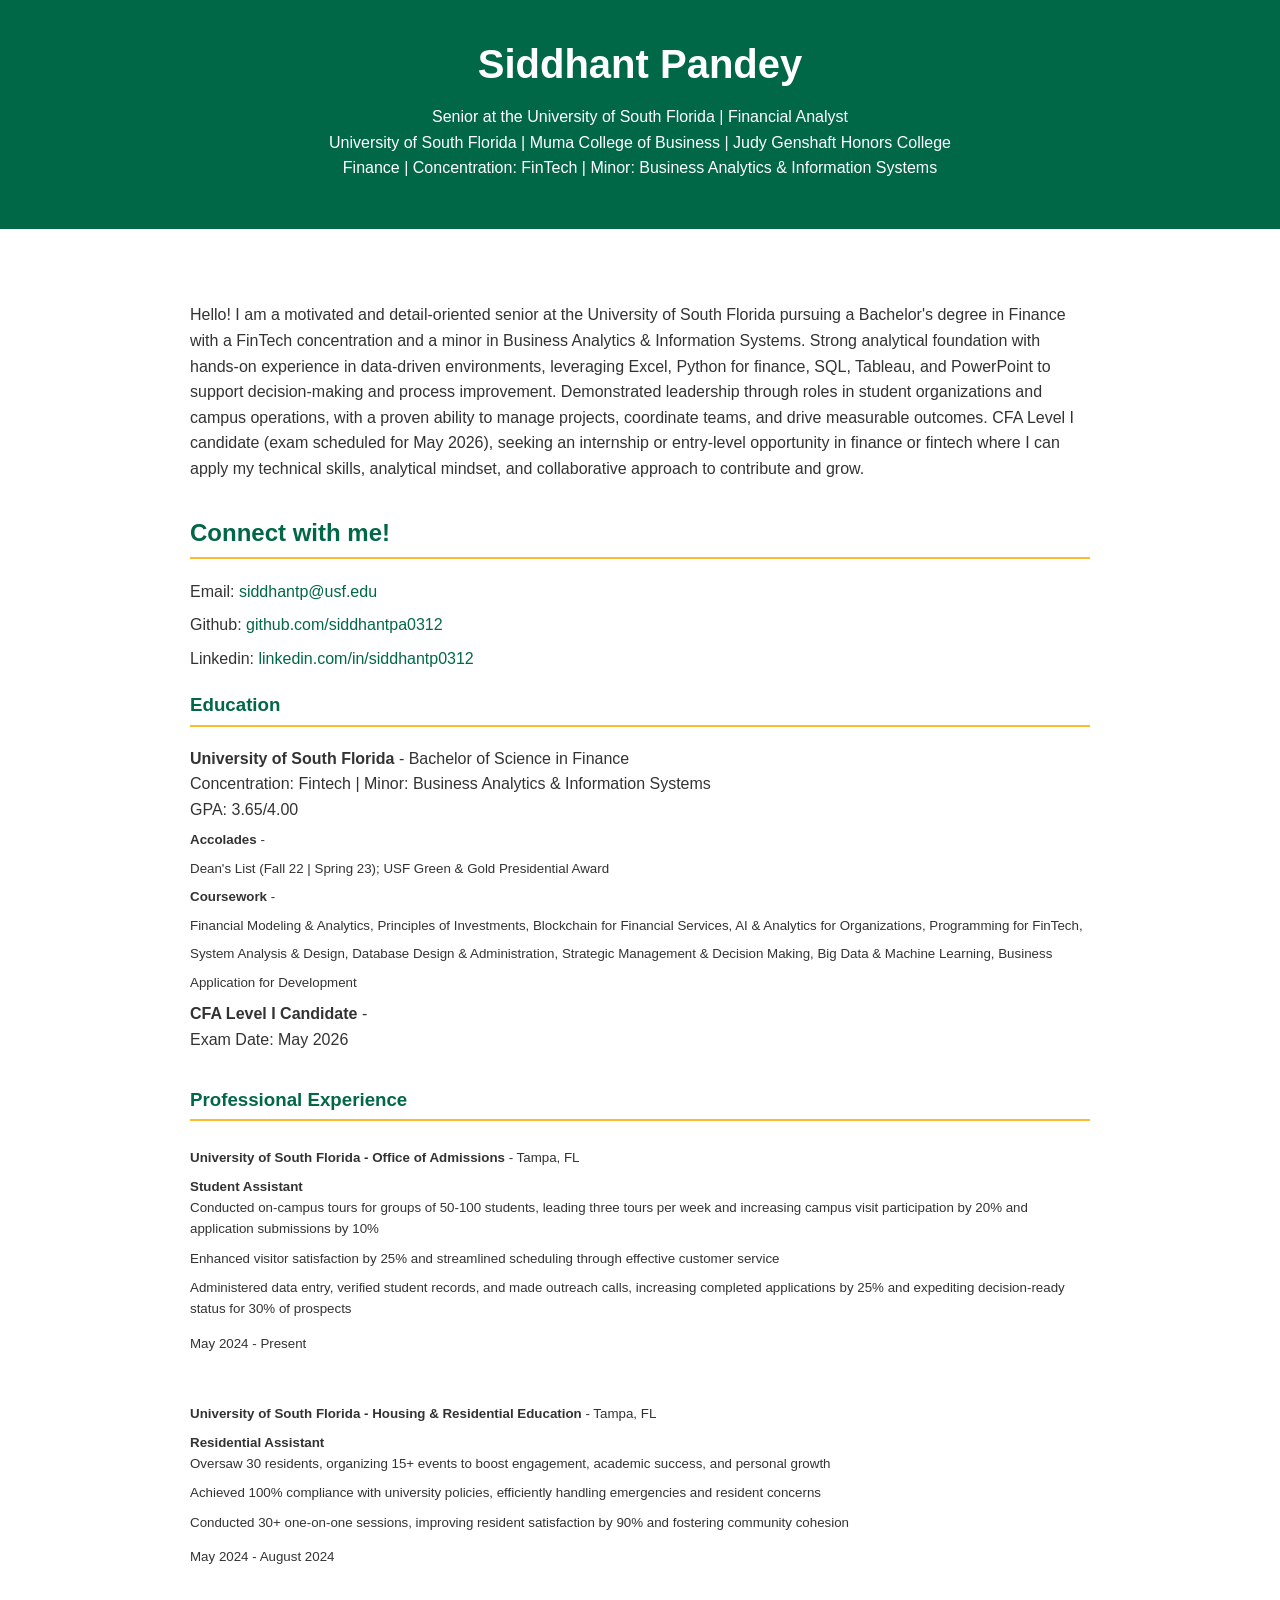
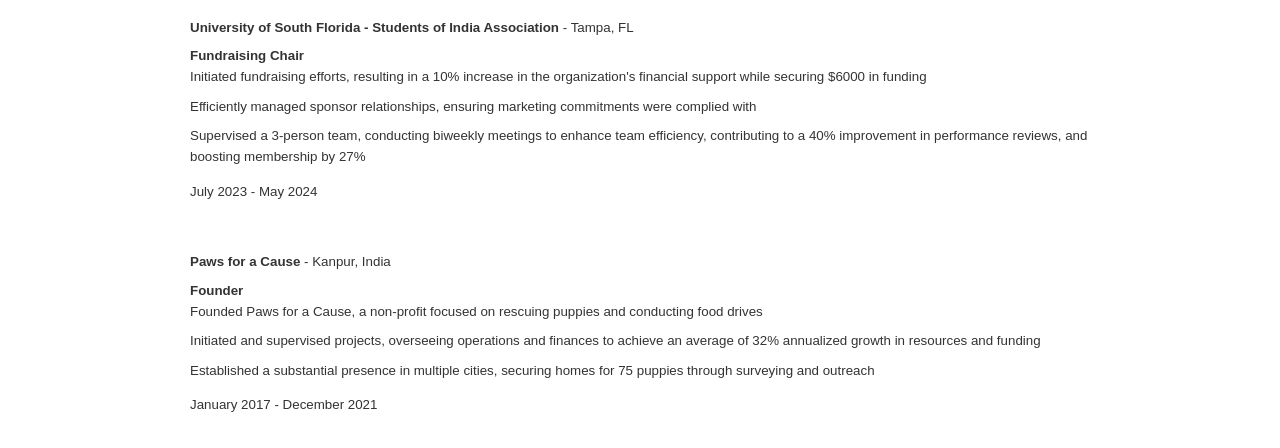
==== index.html @ 1e8110bc "Changes made to Style for Headers" ====
<!DOCTYPE html>
<html lang="en">
<head>
    <meta charset="UTF-8">
    <meta name="viewport" content="width=device-width, initial-scale=1.0">
    <title>Portfolio Site - Siddhant Pandey</title>
    <link rel="stylesheet" href="style.css">
</head>
<body>
    <header>
        <h1>Siddhant Pandey</h1>
        <p>Senior at the University of South Florida | Financial Analyst
            <br>
            University of South Florida | Muma College of Business | Judy Genshaft Honors College
            <br>
            Finance | Concentration: FinTech | Minor: Business Analytics & Information Systems
        </p>
    </header>
    <main>
        <section class="Intro">
            <img src="" alt="">
            <p>Hello! I am a motivated and detail-oriented senior at the University of South Florida pursuing a Bachelor's degree in Finance with a FinTech concentration and a minor in Business Analytics & Information Systems. 
                Strong analytical foundation with hands-on experience in data-driven environments, leveraging Excel, Python for finance, SQL, Tableau, and PowerPoint to support decision-making and process improvement.
                Demonstrated leadership through roles in student organizations and campus operations, with a proven ability to manage projects, coordinate teams, and drive measurable outcomes. 
                CFA Level I candidate (exam scheduled for May 2026), seeking an internship or entry-level opportunity in finance or fintech where I can apply my technical skills, analytical mindset, and collaborative approach to contribute and grow.
            </p>
            
        </section >
            <h2>Connect with me!</h2>
            <ul> 
                <li>Email: <a href="mailto:siddhantp@usf.edu">siddhantp@usf.edu</a></li>
                <li>Github: <a href="https://github.com/siddhantpa0312" target="_blank">github.com/siddhantpa0312</a></li>
                <li>Linkedin: <a href="www.linkedin.com/in/siddhantp0312" target="_blank">linkedin.com/in/siddhantp0312</a></li>
            </ul>
        <section>
            <h3>Education</h3>
            <ul>
                <li><strong>University of South Florida</strong> - Bachelor of Science in Finance
                    <br>
                    Concentration: Fintech | Minor: Business Analytics & Information Systems
                    <br>
                    GPA: 3.65/4.00
                    <br>
                    <sub><strong>Accolades</strong> -
                    <br>
                    Dean's List (Fall 22 | Spring 23); USF Green & Gold Presidential Award                
                    <br>
                    <strong>Coursework</strong> - 
                    <br>
                    Financial Modeling & Analytics, Principles of Investments, Blockchain for Financial Services, AI & Analytics for Organizations, 
                    Programming for FinTech, System Analysis & Design, Database Design & Administration, Strategic Management & Decision Making, 
                    Big Data & Machine Learning, Business Application for Development
                    </sub>

                </li>
                <li><strong>CFA Level I Candidate</strong> - 
                    <br>
                    Exam Date: May 2026
                
                </li>

            </ul>
        
        </section>
            <h3>Professional Experience</h3>
            <ul>
                <sub>
                    <strong>University of South Florida - Office of Admissions</strong> - Tampa, FL
                    <br>
                    <strong>Student Assistant</strong>
                    <br>
                    <li>Conducted on-campus tours for groups of 50-100 students, leading three tours per week and increasing campus visit participation by 20% and application submissions by 10%

                    </li>
                    <li>Enhanced visitor satisfaction by 25% and streamlined scheduling through effective customer service

                    </li>
                    <li>Administered data entry, verified student records, and made outreach calls, increasing completed applications by
                        25% and expediting decision-ready status for 30% of prospects
                    </li>
                    <p>May 2024 - Present</p>
                <br>

                    <strong>University of South Florida - Housing & Residential Education</strong> - Tampa, FL
                    <br>
                    <strong>Residential Assistant</strong>
                    <br>
                    <li>Oversaw 30 residents, organizing 15+ events to boost engagement, academic success, and personal growth

                    </li>
                    <li>Achieved 100% compliance with university policies, efficiently handling emergencies and resident concerns

                    </li>
                    <li>Conducted 30+ one-on-one sessions, improving resident satisfaction by 90% and fostering community cohesion

                    </li>
                    <p>May 2024 - August 2024</p>
                <br>
                    <strong>University of South Florida - Students of India Association</strong> - Tampa, FL
                    <br>
                    <strong>Fundraising Chair</strong>
                    <br>
                    <li>
                        Initiated fundraising efforts, resulting in a 10% increase in the organization's financial support while securing $6000 in funding
                    </li>
                    <li>Efficiently managed sponsor relationships, ensuring marketing commitments were complied with

                    </li>
                    <li>Supervised a 3-person team, conducting biweekly meetings to enhance team efficiency, contributing to a 40% 
                        improvement in performance reviews, and boosting membership by 27%
                    </li>
                    <p>July 2023 - May 2024</p>
                <br>
                    <strong>Paws for a Cause</strong> - Kanpur, India
                    <br>
                    <strong>Founder</strong>
                    <br>
                    <li>
                        Founded Paws for a Cause, a non-profit focused on rescuing puppies and conducting food drives
                    </li>
                    <li>Initiated and supervised projects, overseeing operations and finances to achieve an average of 32% annualized 
                        growth in resources and funding
                    </li>
                    <li>
                        Established a substantial presence in multiple cities, securing homes for 75 puppies through surveying and outreach
                    </li>
                    <p>January 2017 - December 2021</p>
                </sub>
            </ul>
    </main>
</body>
</html>
---- style.css ----
:root {
    --usf-green: #006747;
    --usf-gold: #FDBB30;
    --white: #FFFFFF;
    --text-dark: #333333;
    --link-hover: #FDBB30;
  }
  
  body {
    font-family: 'Segoe UI', Tahoma, sans-serif;
    margin: 0;
    padding: 0;
    background-color: var(--white);
    color: var(--text-dark);
    line-height: 1.6;
  }
  
  header {
    background-color: var(--usf-green);
    color: var(--white);
    padding: 2rem;
    text-align: center;
  }
  
  header h1 {
    margin: 0;
    font-size: 2.5rem;
  }
  
  header p {
    font-size: 1rem;
    margin-top: 0.5rem;
  }
  
  main {
    max-width: 900px;
    margin: 2rem auto;
    padding: 0 1.5rem;
  }
  
  section {
    margin-bottom: 2rem;
  }
  
  h2 {
    color: var(--usf-green);
    border-bottom: 2px solid var(--usf-gold);
    padding-bottom: 0.3rem;
  }

  h3 {
    color: var(--usf-green);
    border-bottom: 2px solid var(--usf-gold);
    padding-bottom: 0.3rem;
  }
  
  h4 {
    color: var(--usf-green);
    border-bottom: 2px solid var(--usf-gold);
    padding-bottom: 0.3rem;
  }
  
  ul {
    list-style-type: none;
    padding-left: 0;
  }
  
  ul li {
    margin-bottom: 0.5rem;
  }
  
  a {
    color: var(--usf-green);
    text-decoration: none;
  }
  
  a:hover {
    color: var(--link-hover);
    text-decoration: underline;
  }
  
  footer {
    background-color: var(--usf-green);
    color: var(--white);
    text-align: center;
    padding: 1rem;
    margin-top: 2rem;
  }
  
  .contact-info li {
    margin-bottom: 0.25rem;
  }
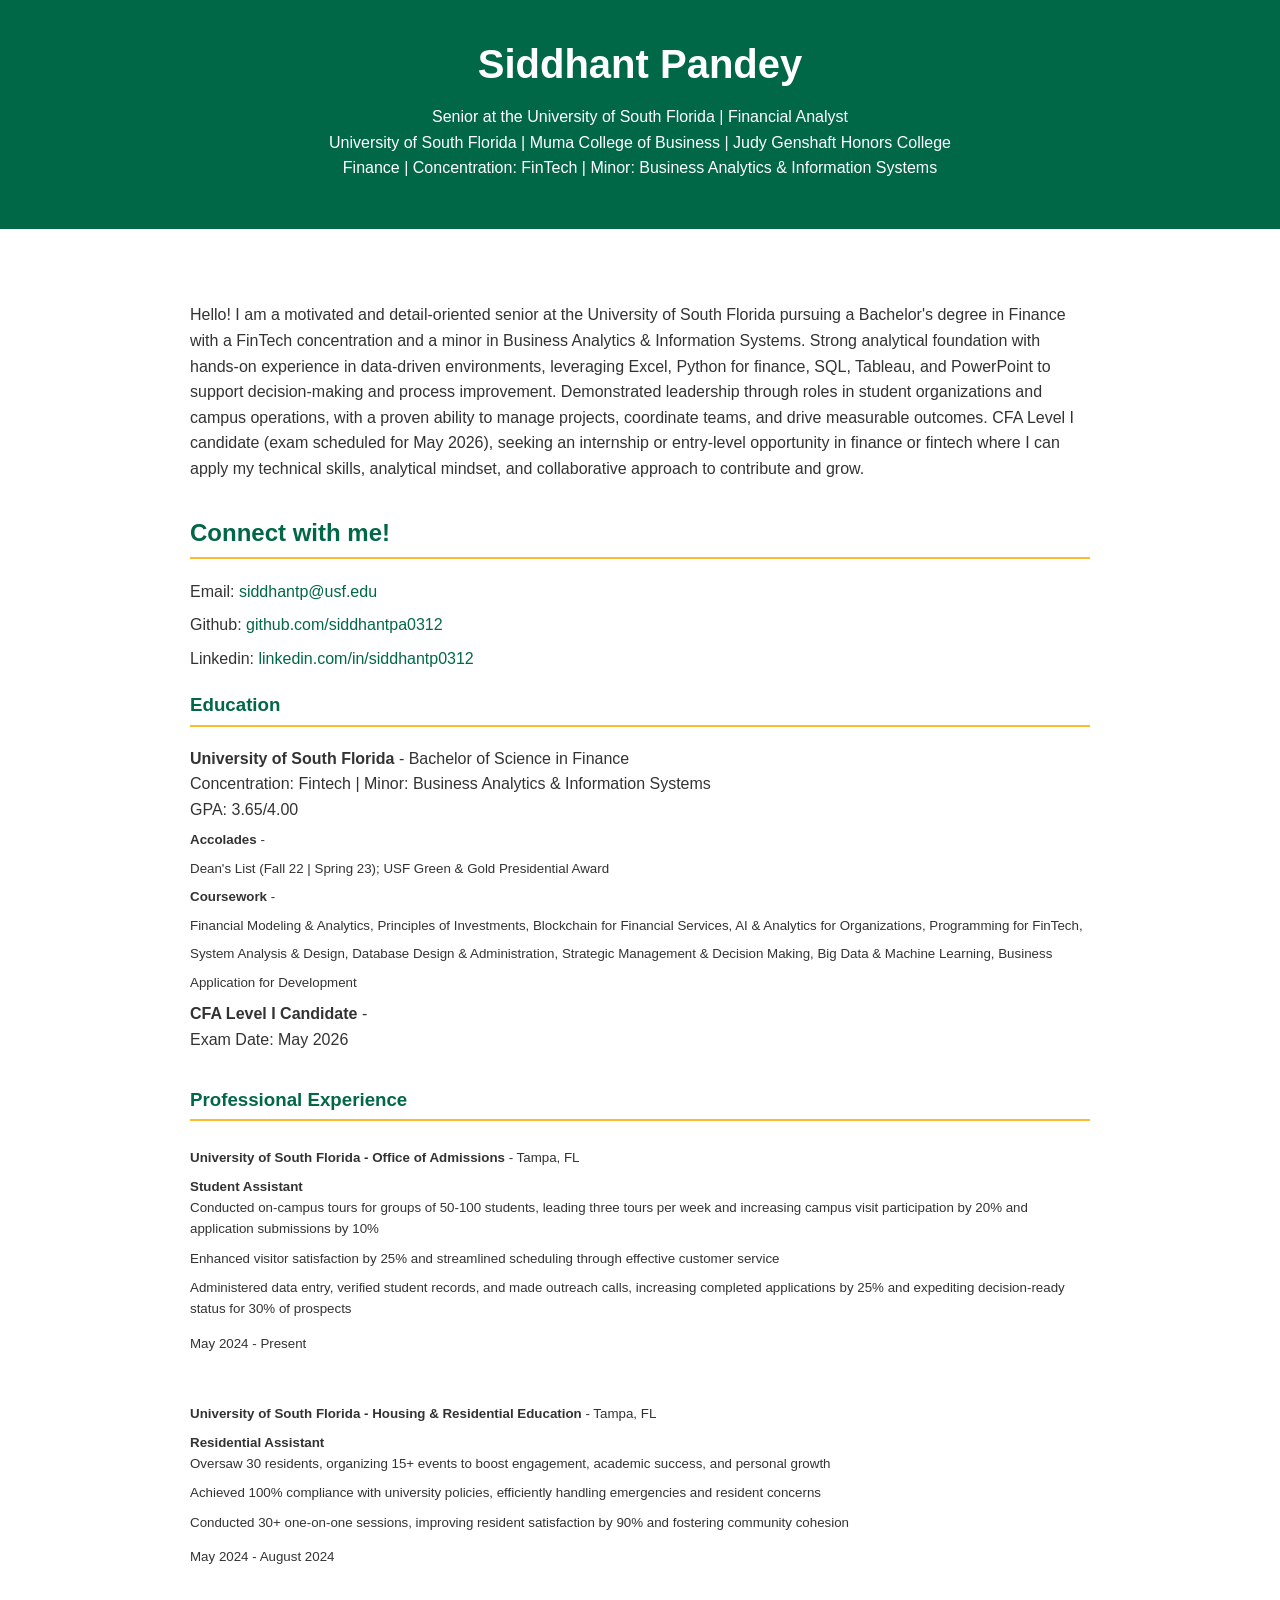
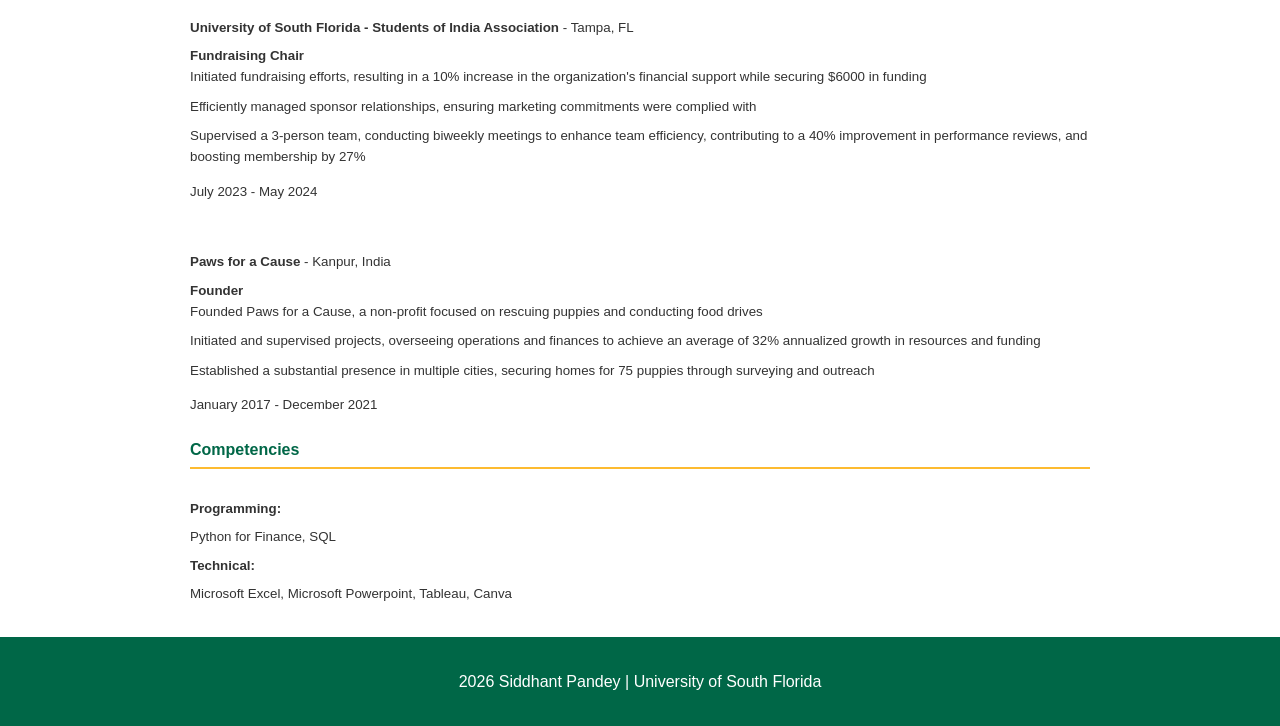
==== commit 8d8ea515: "Added footer and a section for Skills" ====
--- a/index.html
+++ b/index.html
@@ -127,6 +127,23 @@
                     <p>January 2017 - December 2021</p>
                 </sub>
             </ul>
+        <section>
+            <h4>Competencies</h4>
+            <ul>
+                <sub>
+                    <strong>Programming:</strong>
+                    <br>
+                    Python for Finance, SQL
+                    <br>
+                    <strong> Technical:   </strong>
+                    <br>
+                    Microsoft Excel, Microsoft Powerpoint, Tableau, Canva
+                </sub>
+            </ul>
+        </section>
     </main>
+    <footer>
+        <p>2026 Siddhant Pandey | University of South Florida</p>
+    </footer>
 </body>
 </html>
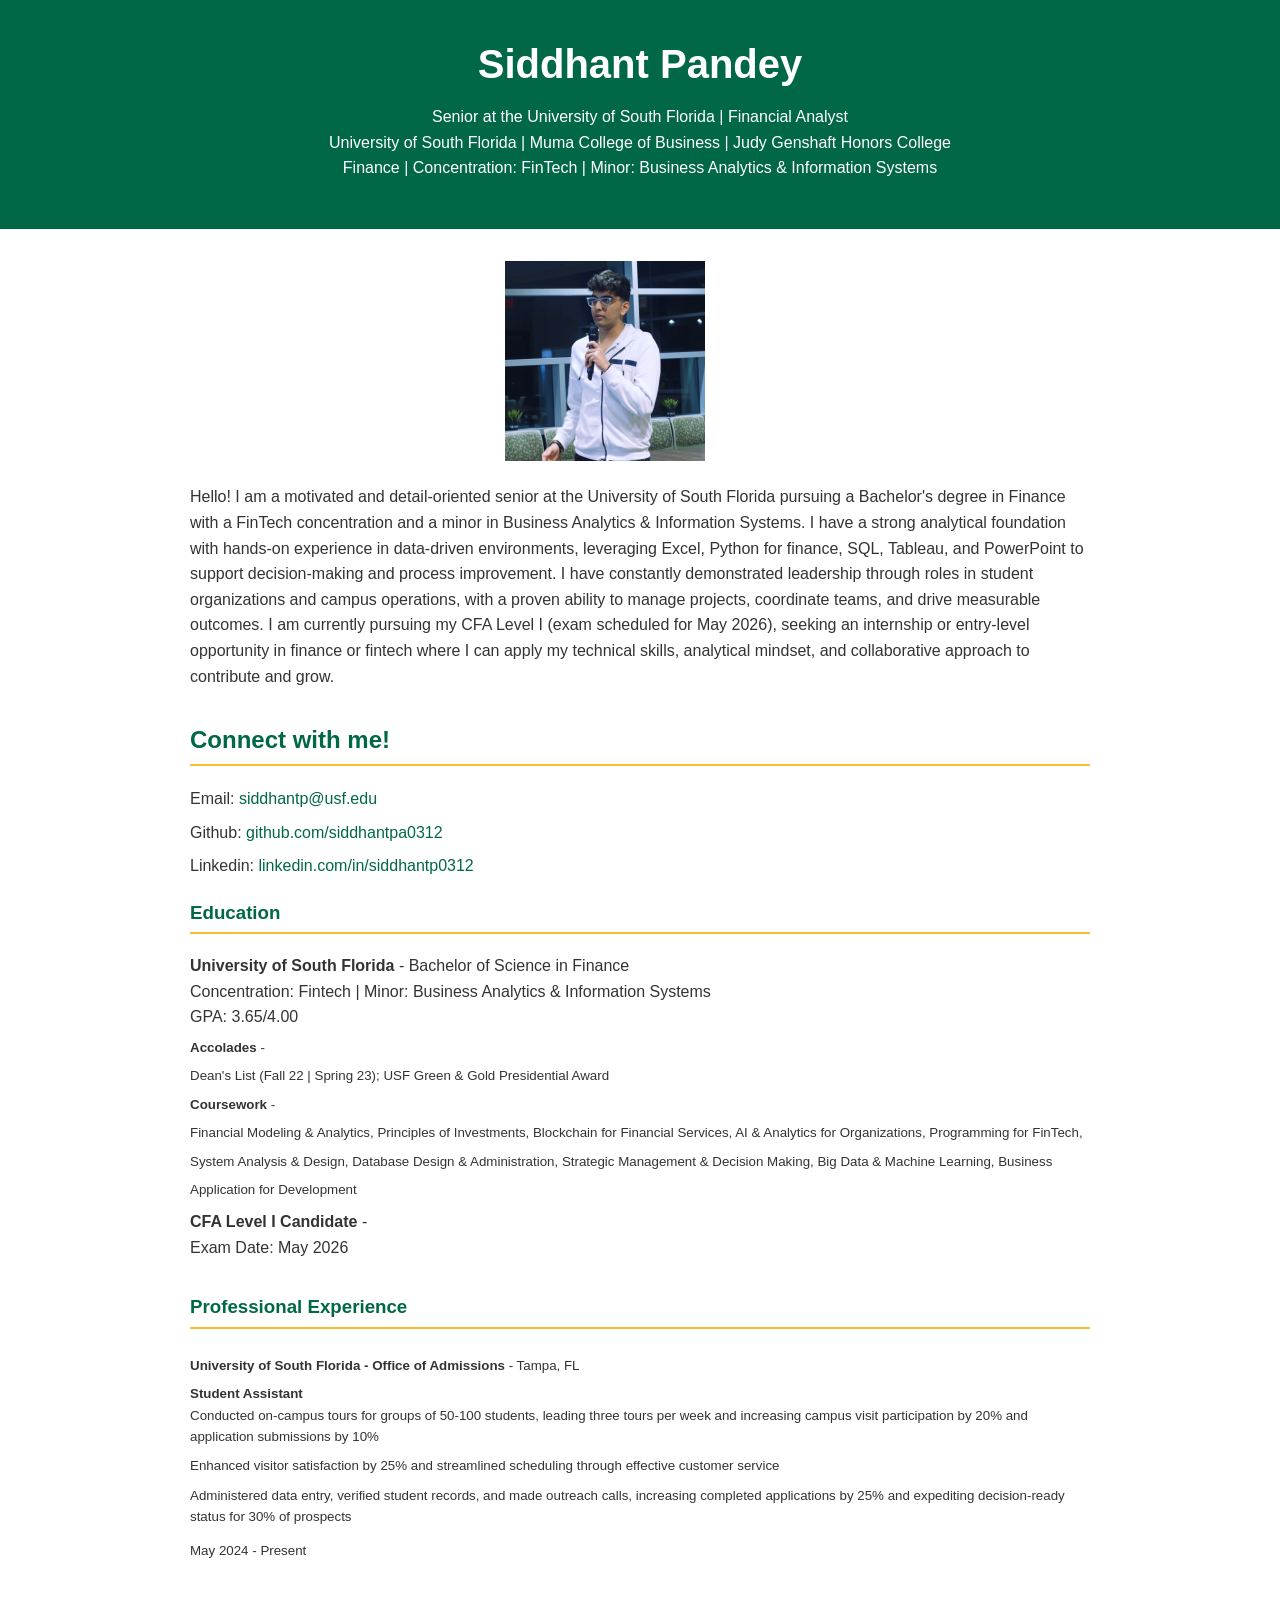
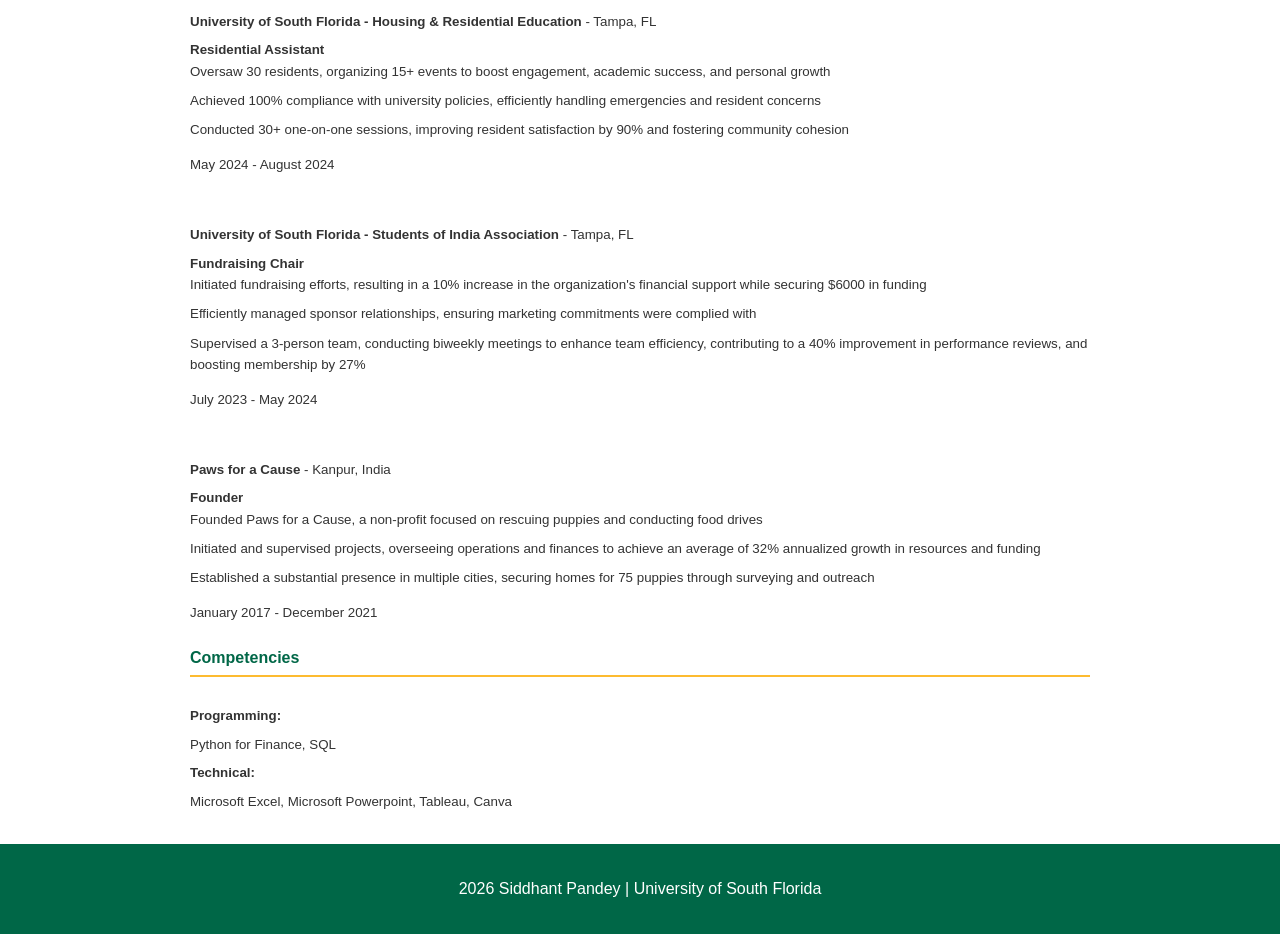
==== commit d9cfab86: "Added a picture, made slight changes in the description" ====
--- a/index.html
+++ b/index.html
@@ -18,11 +18,11 @@
     </header>
     <main>
         <section class="Intro">
-            <img src="" alt="">
+            <img src="siddhant_pandey.jpg" width="200px" alt="">
             <p>Hello! I am a motivated and detail-oriented senior at the University of South Florida pursuing a Bachelor's degree in Finance with a FinTech concentration and a minor in Business Analytics & Information Systems. 
-                Strong analytical foundation with hands-on experience in data-driven environments, leveraging Excel, Python for finance, SQL, Tableau, and PowerPoint to support decision-making and process improvement.
-                Demonstrated leadership through roles in student organizations and campus operations, with a proven ability to manage projects, coordinate teams, and drive measurable outcomes. 
-                CFA Level I candidate (exam scheduled for May 2026), seeking an internship or entry-level opportunity in finance or fintech where I can apply my technical skills, analytical mindset, and collaborative approach to contribute and grow.
+                I have a strong analytical foundation with hands-on experience in data-driven environments, leveraging Excel, Python for finance, SQL, Tableau, and PowerPoint to support decision-making and process improvement.
+                I have constantly demonstrated leadership through roles in student organizations and campus operations, with a proven ability to manage projects, coordinate teams, and drive measurable outcomes. 
+                I am currently pursuing my CFA Level I (exam scheduled for May 2026), seeking an internship or entry-level opportunity in finance or fintech where I can apply my technical skills, analytical mindset, and collaborative approach to contribute and grow.
             </p>
             
         </section >
--- a/style.css
+++ b/style.css
@@ -90,4 +90,9 @@
   .contact-info li {
     margin-bottom: 0.25rem;
   }
+
+  img{
+    margin-left: 35%;
+    margin-right: 35%;
+  }
   
